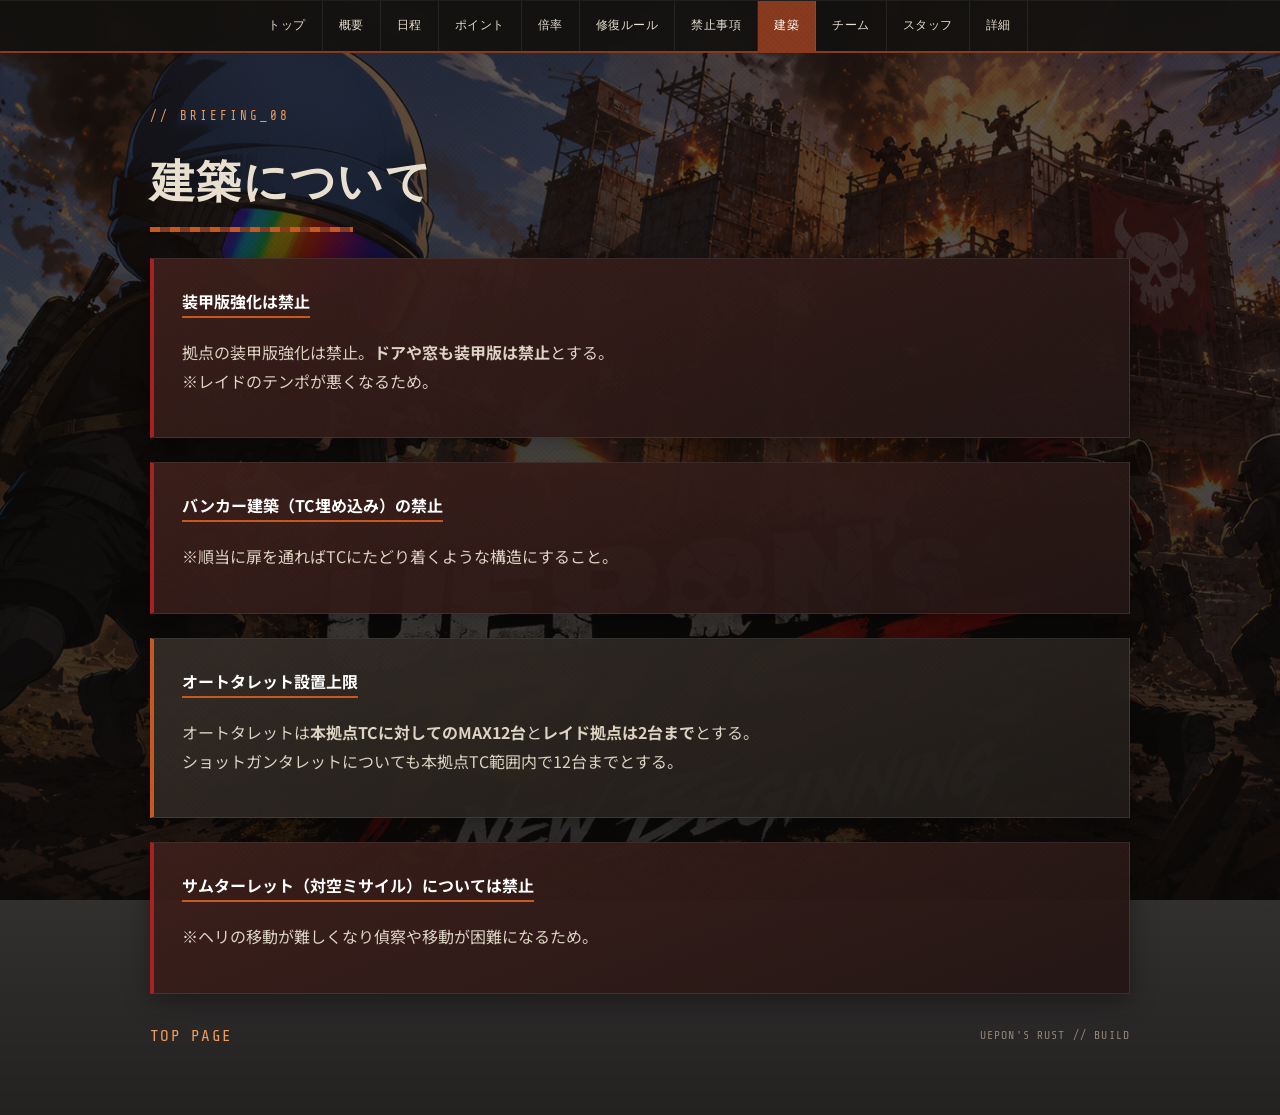
==== build.html @ 8f2f5d47 "Add Rust event site pages and assets" ====
<!DOCTYPE html>
<html lang="ja">
<head>
  <meta charset="UTF-8">
  <meta name="viewport" content="width=device-width, initial-scale=1.0">
  <title>建築 | UEPON'S RUST</title>
  <link rel="stylesheet" href="styles.css">
</head>
<body>
  <nav class="site-nav" aria-label="ページナビゲーション">
    <button class="nav-toggle" type="button" aria-expanded="false" aria-controls="site-nav-links" aria-label="メニューを開く">
      <span></span><span></span><span></span>
    </button>
    <div class="nav-links" id="site-nav-links">
      <a href="index.html">トップ</a>
      <a href="overview.html">概要</a>
      <a href="schedule.html">日程</a>
      <a href="points.html">ポイント</a>
      <a href="items.html">倍率</a>
      <a href="repair.html">修復ルール</a>
      <a href="rules.html">禁止事項</a>
      <a href="build.html" aria-current="page">建築</a>
      <a href="teams.html">チーム</a>
      <a href="staff.html">スタッフ</a>
      <a href="detail.html">詳細</a>
    </div>
  </nav>
  <main class="content-wrap">
    <header class="page-head">
      <p class="page-tag">// BRIEFING_08</p>
      <h1 class="page-title wave-text">建築について</h1>
    </header>
    <section class="card prohibit">
      <span class="rule-strong">装甲版強化は禁止</span>
      <p class="body-text">拠点の装甲版強化は禁止。<strong>ドアや窓も装甲版は禁止</strong>とする。<br>※レイドのテンポが悪くなるため。</p>
    </section>
    <section class="card prohibit">
      <span class="rule-strong">バンカー建築（TC埋め込み）の禁止</span>
      <p class="body-text">※順当に扉を通ればTCにたどり着くような構造にすること。</p>
    </section>
    <section class="card">
      <span class="rule-strong">オートタレット設置上限</span>
      <p class="body-text">オートタレットは<strong>本拠点TCに対してのMAX12台</strong>と<strong>レイド拠点は2台まで</strong>とする。<br>ショットガンタレットについても本拠点TC範囲内で12台までとする。</p>
    </section>
    <section class="card prohibit">
      <span class="rule-strong">サムターレット（対空ミサイル）については禁止</span>
      <p class="body-text">※ヘリの移動が難しくなり偵察や移動が困難になるため。</p>
    </section>
    <footer class="page-footer">
      <a class="back-link" href="index.html">TOP PAGE</a>
      <span class="footer-note">UEPON'S RUST // BUILD</span>
    </footer>
  </main>
  <script src="site.js"></script>
</body>
</html>
---- styles.css ----
@import url('https://fonts.googleapis.com/css2?family=Oswald:wght@400;500;600;700&family=Bebas+Neue&family=Share+Tech+Mono&family=Noto+Sans+JP:wght@400;500;700;900&display=swap');

:root{
  --rust-1:#8a3a1f;
  --rust-2:#c9591f;
  --rust-3:#f09b59;
  --iron:#26211d;
  --iron-deep:#171311;
  --plate:#342d27;
  --bone:#e9e0d0;
  --ash:#bfb4a1;
  --blood:#a82222;
  --warn:#ddb22f;
  --olive:#4b5638;
  --blue:#29495b;
}

*{box-sizing:border-box;margin:0;padding:0;}
html{scroll-behavior:smooth;}
body{
  min-height:100vh;
  font-family:'Noto Sans JP',sans-serif;
  line-height:1.8;
  color:var(--bone);
  overflow-x:hidden;
  background:
    linear-gradient(180deg, rgba(12,10,9,.62), rgba(12,10,9,.9)),
    radial-gradient(circle at 15% 0%, rgba(201,89,31,.18), transparent 36%),
    radial-gradient(circle at 82% 24%, rgba(168,34,34,.16), transparent 32%),
    url("images/content.png") center/cover fixed no-repeat;
}

body::before{
  content:"";
  position:fixed;
  inset:0;
  pointer-events:none;
  opacity:.05;
  z-index:1000;
  background-image:
    repeating-linear-gradient(45deg, #000 0 1px, transparent 1px 4px),
    repeating-linear-gradient(-45deg, #000 0 1px, transparent 1px 4px);
  mix-blend-mode:overlay;
}

.page-shell{
  position:relative;
  z-index:1;
}

.hero{
  min-height:48vh;
  display:flex;
  align-items:center;
  justify-content:center;
  padding:72px 20px 32px;
  text-align:center;
}

.hero-compact{
  min-height:100vh;
  padding-bottom:140px;
}

.hero-inner{
  width:min(960px, 100%);
  padding:32px 24px;
  background:rgba(18,15,13,.45);
  border:1px solid rgba(255,255,255,.08);
  box-shadow:0 12px 40px rgba(0,0,0,.35);
  backdrop-filter:blur(4px);
}

.hero-eyebrow,
.page-tag,
.meta-label,
.site-nav a,
.back-link,
.footer-note{
  font-family:'Share Tech Mono',monospace;
}

.hero-eyebrow{
  margin-bottom:18px;
  color:var(--rust-3);
  letter-spacing:.35em;
  font-size:.78rem;
  text-transform:uppercase;
}

.hero-logo{
  display:block;
  width:min(88%, 680px);
  margin:0 auto 18px;
  filter:drop-shadow(0 14px 32px rgba(0,0,0,.58));
}

.hero-title{
  font-family:'Bebas Neue',sans-serif;
  font-size:clamp(3.4rem, 10vw, 7.4rem);
  line-height:.95;
  letter-spacing:.05em;
  color:#fff7eb;
  text-shadow:0 12px 30px rgba(0,0,0,.55);
}

.hero-title span{
  display:block;
  margin-top:18px;
  color:var(--rust-3);
  font-size:clamp(1.4rem, 3vw, 2.6rem);
  letter-spacing:.18em;
}

.site-nav{
  position:sticky;
  top:0;
  z-index:500;
  background:rgba(20,17,15,.94);
  border-top:1px solid rgba(255,255,255,.06);
  border-bottom:2px solid var(--rust-1);
  backdrop-filter:blur(10px);
}

.nav-links{
  display:flex;
  justify-content:center;
  flex-wrap:wrap;
  gap:0;
}

.site-nav a{
  display:block;
  padding:14px 16px;
  color:var(--bone);
  text-decoration:none;
  font-size:.76rem;
  letter-spacing:.04em;
  border-right:1px solid rgba(255,255,255,.08);
  transition:background .2s ease,color .2s ease;
}

.site-nav a:hover,
.site-nav a[aria-current="page"]{
  background:var(--rust-1);
  color:#fff;
}

.nav-toggle{
  display:none;
  width:56px;
  height:56px;
  margin-left:auto;
  border:0;
  background:transparent;
  color:var(--bone);
  cursor:pointer;
}

.nav-toggle span{
  display:block;
  width:24px;
  height:2px;
  margin:5px auto;
  background:currentColor;
  transition:transform .2s ease, opacity .2s ease;
}

.site-nav.is-open .nav-toggle span:nth-child(1){
  transform:translateY(7px) rotate(45deg);
}

.site-nav.is-open .nav-toggle span:nth-child(2){
  opacity:0;
}

.site-nav.is-open .nav-toggle span:nth-child(3){
  transform:translateY(-7px) rotate(-45deg);
}

.content-wrap{
  width:min(980px, calc(100% - 32px));
  margin:0 auto;
  padding:52px 0 64px;
}

.page-head{
  margin-bottom:26px;
}

.page-tag{
  margin-bottom:10px;
  color:var(--rust-3);
  letter-spacing:.24em;
  font-size:.78rem;
}

.page-title{
  display:inline-block;
  position:relative;
  padding-bottom:14px;
  font-family:'Oswald',sans-serif;
  font-size:clamp(2rem,4vw,2.8rem);
  text-transform:uppercase;
  letter-spacing:.03em;
}

.page-title::after{
  content:"";
  position:absolute;
  left:0;
  bottom:0;
  width:72%;
  height:5px;
  background:repeating-linear-gradient(90deg, var(--rust-2) 0 10px, var(--rust-1) 10px 20px);
}

.text-with-image{
  display:flex;
  gap:20px;
  align-items:stretch;
}

.text-with-image > div{
  flex:1 1 auto;
  min-width:0;
}

.text-with-image-img{
  flex:0 0 340px;
  width:340px;
  height:100%;
  object-fit:cover;
  border-radius:6px;
  border:1px solid rgba(255,255,255,.15);
  box-shadow:0 10px 26px rgba(0,0,0,.5);
}

.card{
  position:relative;
  margin-bottom:24px;
  padding:28px;
  background:linear-gradient(160deg, rgba(52,45,39,.96) 0%, rgba(31,27,24,.96) 100%);
  border:1px solid rgba(255,255,255,.08);
  border-left:4px solid var(--rust-2);
  box-shadow:0 8px 24px rgba(0,0,0,.36);
}

.card.prohibit{
  border-left-color:var(--blood);
  background:linear-gradient(160deg, rgba(61,31,27,.95) 0%, rgba(34,22,20,.95) 100%);
}

.lead{
  margin-bottom:10px;
  font-size:1.04rem;
}

.body-text{
  margin:10px 0 14px;
  color:#ddd4c4;
}

.event-name{
  margin-bottom:16px;
  font-family:'Bebas Neue',sans-serif;
  font-size:clamp(2rem, 5vw, 3.4rem);
  letter-spacing:.04em;
  color:#fff7eb;
  text-shadow:0 10px 26px rgba(0,0,0,.55);
}

.event-name span{
  display:inline-block;
  margin-left:.3em;
  color:var(--rust-3);
}

.site-walker{
  position:fixed;
  bottom:10px;
  left:-90px;
  width:64px;
  height:64px;
  object-fit:cover;
  border-radius:10px;
  border:2px solid var(--rust-2);
  box-shadow:0 8px 20px rgba(0,0,0,.55);
  z-index:400;
  pointer-events:none;
  animation:walk-across 16s linear infinite, walk-bounce .45s ease-in-out infinite;
}

@keyframes walk-across{
  from{ left:-90px; }
  to{ left:calc(100% + 90px); }
}

@keyframes walk-bounce{
  0%,100%{ transform:translateY(0); }
  50%{ transform:translateY(-8px); }
}

.event-name .wave-char,
.wave-text .wave-char{
  display:inline-block;
  animation:wave-float 2.4s ease-in-out infinite, wave-glow 2.4s ease-in-out infinite;
}

@keyframes wave-float{
  0%,100%{ transform:translateY(0); }
  50%{ transform:translateY(-10px); }
}

@keyframes wave-glow{
  0%,100%{ text-shadow:0 10px 26px rgba(0,0,0,.55), 0 0 6px rgba(255,247,235,.2); }
  50%{ text-shadow:0 10px 26px rgba(0,0,0,.55), 0 0 16px rgba(240,155,89,.95), 0 0 32px rgba(201,89,31,.7); }
}

.overview-lead{
  font-family:'Oswald',sans-serif;
  font-size:clamp(1.6rem, 3.2vw, 2.5rem);
  font-weight:600;
  line-height:1.35;
  letter-spacing:.02em;
  color:#fff7eb;
  text-shadow:0 8px 22px rgba(0,0,0,.5);
}

.overview-body{
  font-size:clamp(1.05rem, 1.6vw, 1.3rem);
  line-height:1.9;
  color:#f0e9dc;
}

.overview-body strong{
  color:#fff;
  font-size:1.1em;
  text-shadow:0 0 14px rgba(168,34,34,.6);
}

.wavy-underline{
  text-decoration:underline wavy;
  text-decoration-color:var(--warn);
  text-decoration-thickness:2px;
  text-underline-offset:3px;
}

.highlight{
  position:relative;
  color:var(--rust-3);
  background:linear-gradient(180deg, transparent 62%, rgba(201,89,31,.35) 62%);
  padding:0 .1em;
}

.rule-strong{
  display:inline-block;
  margin-bottom:10px;
  font-weight:700;
  color:#fff;
  border-bottom:2px solid var(--rust-2);
}

.callout,
.callout-blue{
  margin-top:16px;
  padding:16px 18px;
}

.image-row{
  display:flex;
  gap:16px;
  margin-top:20px;
}

.image-row img{
  width:50%;
  border-radius:4px;
  border:1px solid rgba(255,255,255,.08);
}

@media (max-width:640px){
  .image-row{
    flex-direction:column;
  }

  .image-row img{
    width:100%;
  }
}

.callout{
  background:#d5c26b;
  color:#241f13;
  border:2px dashed #867726;
  font-weight:700;
}

.callout-blue{
  background:var(--blue);
  color:#e1f3fb;
  border-left:4px solid #5dc8e9;
}

.callout-blue h3{
  margin-bottom:6px;
  font-family:'Oswald',sans-serif;
  color:#8fe3ff;
  letter-spacing:.04em;
}

.timeline-day{margin-bottom:22px;}
.day-label{
  display:flex;
  align-items:center;
  gap:10px;
  margin-bottom:6px;
  color:var(--rust-3);
  font-family:'Bebas Neue',sans-serif;
  font-size:1.5rem;
  letter-spacing:.08em;
}

.day-label::before{
  content:"";
  width:26px;
  height:2px;
  background:var(--rust-2);
}

.bar{
  display:flex;
  overflow:hidden;
  height:46px;
  border:1px solid rgba(255,255,255,.14);
  font-family:'Share Tech Mono',monospace;
  font-size:.78rem;
}

.bar span{
  display:flex;
  align-items:center;
  justify-content:center;
  padding:0 6px;
  color:#fff;
  white-space:nowrap;
  border-right:1px solid rgba(0,0,0,.35);
}

.prep{background:#59693f;flex:0 0 12%;}
.pvp{background:linear-gradient(90deg, var(--rust-1), var(--rust-2));flex:1;}
.end{background:var(--blood);flex:0 0 14%;}

.time-marks{
  position:relative;
  height:16px;
  margin-top:6px;
  color:#9f9687;
  font-size:.72rem;
  font-family:'Share Tech Mono',monospace;
}

.time-marks span{
  position:absolute;
  top:0;
}

.time-marks .mark-start{left:0;}
.time-marks .mark-end{right:0;}
.time-marks .mark-mid{transform:translateX(-50%);}

.point-table{
  display:grid;
  grid-template-columns:1fr 1fr;
  gap:2px;
  margin:18px 0;
  border:2px solid var(--rust-1);
  background:var(--rust-1);
}

.point-table > div{
  padding:18px 12px;
  text-align:center;
  background:var(--iron);
  font-family:'Oswald',sans-serif;
}

.point-table .head{background:var(--rust-1);}
.point-table .full{grid-column:1 / 3;background:var(--olive);}

.num{
  display:block;
  margin-top:4px;
  color:var(--rust-3);
  font-size:1.4rem;
  font-family:'Share Tech Mono',monospace;
}

.mult-grid{
  display:grid;
  grid-template-columns:1fr auto;
  gap:10px 20px;
}

.mult-row-divider{
  grid-column:1 / 3;
  height:1px;
  background:rgba(255,255,255,.08);
}

.item-x{
  color:var(--rust-3);
  font-family:'Bebas Neue',sans-serif;
  font-size:1.7rem;
}

.flow{
  display:flex;
  flex-wrap:wrap;
  align-items:center;
  justify-content:center;
  gap:14px;
  margin:22px 0;
}

.node{
  min-width:132px;
  padding:14px 20px;
  text-align:center;
  border-radius:4px;
  font-family:'Oswald',sans-serif;
  font-weight:600;
}

.green{background:var(--olive);color:#edf3dd;}
.blue{background:var(--blue);color:#ddf5ff;}
.yellow{background:#d5c26b;color:#241f13;}
.arrow{color:var(--rust-3);font-family:'Share Tech Mono',monospace;}

.warn-band{
  height:10px;
  margin-bottom:18px;
  background:repeating-linear-gradient(45deg, var(--warn) 0 16px, #171412 16px 32px);
  opacity:.88;
}

.team-grid{
  display:grid;
  grid-template-columns:1fr 1fr;
  gap:20px;
  margin-top:16px;
}

.team-card{
  background:rgba(23,19,17,.88);
  border:1px solid rgba(255,255,255,.08);
  padding:18px;
}

.team-card h3{
  margin-bottom:10px;
  padding-bottom:8px;
  border-bottom:1px solid rgba(255,255,255,.1);
  color:var(--rust-3);
  font-family:'Oswald',sans-serif;
}

.team-card ul,
.team-card ol{
  padding-left:20px;
  color:#ddd4c4;
}

.staff-grid{
  display:grid;
  grid-template-columns:repeat(auto-fill, minmax(220px, 1fr));
  gap:20px;
}

.staff-card{
  display:flex;
  flex-direction:column;
  align-items:center;
  text-align:center;
  background:rgba(23,19,17,.88);
  border:1px solid rgba(255,255,255,.08);
  padding:24px 18px;
}

.staff-icon{
  width:96px;
  height:96px;
  object-fit:cover;
  border-radius:50%;
  border:2px solid var(--rust-2);
  box-shadow:0 8px 20px rgba(0,0,0,.5);
  margin-bottom:14px;
}

.staff-name{
  font-family:'Oswald',sans-serif;
  font-size:1.2rem;
  margin-bottom:4px;
}

.staff-role{
  color:#ddd4c4;
  font-size:.88rem;
  margin-bottom:14px;
}

.staff-contact-pending{
  color:#8f8578;
  font-size:.8rem;
  font-style:italic;
}

.staff-links{
  display:flex;
  flex-wrap:wrap;
  gap:10px;
  justify-content:center;
}

.staff-link{
  display:inline-flex;
  align-items:center;
  justify-content:center;
  padding:8px 16px;
  border-radius:20px;
  background:#111;
  color:#fff;
  font-family:'Oswald',sans-serif;
  font-weight:600;
  font-size:.82rem;
  letter-spacing:.03em;
  text-decoration:none;
  transition:background .2s ease, transform .2s ease;
}

.staff-link:hover{
  background:var(--rust-1);
  transform:translateY(-2px);
}

.data-list .row{
  display:grid;
  grid-template-columns:180px 1fr;
  gap:16px;
  padding:12px 0;
  border-bottom:1px dashed rgba(255,255,255,.12);
}

.data-list .row:last-child{border-bottom:none;}

.meta-label{
  color:var(--rust-3);
  font-size:.84rem;
}

.chip-row{
  display:flex;
  flex-wrap:wrap;
  gap:10px;
  margin-top:8px;
}

.chip{
  display:inline-block;
  padding:6px 12px;
  color:var(--rust-3);
  background:rgba(138,58,31,.12);
  border:1px solid var(--rust-2);
  font-family:'Share Tech Mono',monospace;
  font-size:.8rem;
}

.page-footer{
  display:flex;
  justify-content:space-between;
  gap:16px;
  align-items:center;
  margin-top:28px;
}

.back-link{
  display:inline-block;
  color:var(--rust-3);
  text-decoration:none;
  letter-spacing:.08em;
  transition:color .25s ease, transform .25s ease, letter-spacing .25s ease, text-shadow .25s ease;
}

.back-link:hover,
.back-link:focus-visible{
  color:#fff7eb;
  transform:translateX(-6px);
  letter-spacing:.16em;
  text-shadow:0 0 12px rgba(240,155,89,.85);
}

.footer-note{
  color:#8f8578;
  font-size:.72rem;
  letter-spacing:.1em;
}

@media (max-width: 720px){
  .hero{
    padding:52px 14px 18px;
  }

  .hero-compact{
    padding-bottom:110px;
  }

  .hero-inner,
  .card{
    padding:22px 18px;
  }

  .text-with-image{
    flex-direction:column;
  }

  .text-with-image-img{
    flex-basis:auto;
    width:100%;
  }

  .site-nav{
    padding:0;
  }

  .nav-toggle{
    display:block;
  }

  .nav-links{
    display:none;
  }

  .site-nav.is-open .nav-links{
    display:block;
  }

  .site-nav a{
    border-right:none;
    border-top:1px solid rgba(255,255,255,.08);
  }

  .content-wrap{
    width:min(980px, calc(100% - 24px));
    padding-top:34px;
  }

  .point-table,
  .team-grid,
  .data-list .row{
    grid-template-columns:1fr;
  }

  .point-table .full{
    grid-column:auto;
  }

  .page-footer{
    flex-direction:column;
    align-items:flex-start;
  }
}
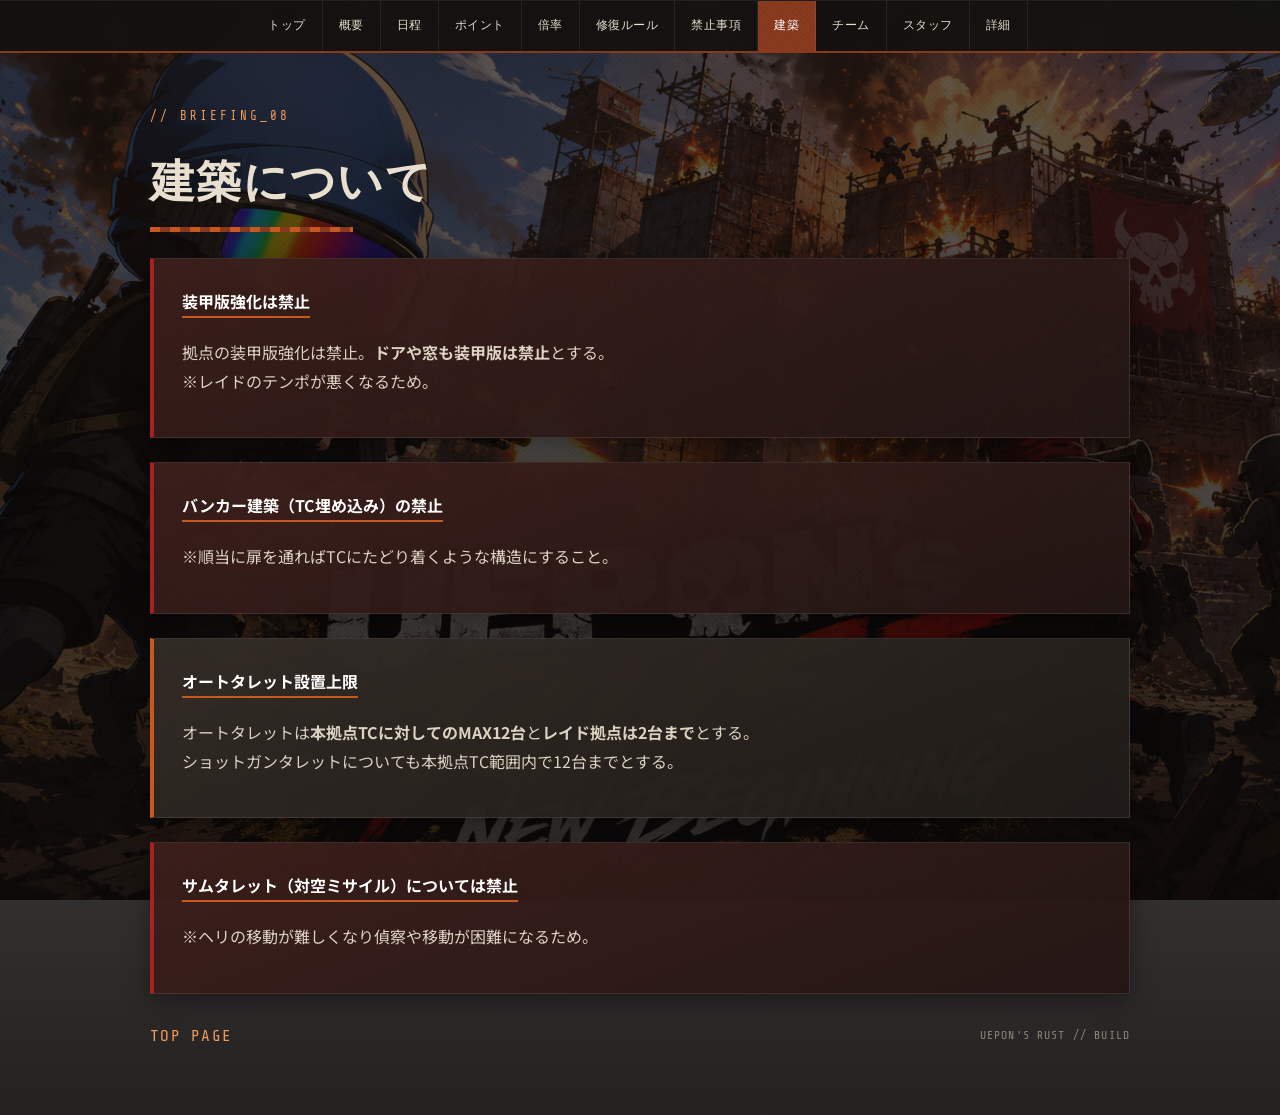
==== commit f227077b: "Adjust mobile timeline labels and Sam turret spelling" ====
--- a/build.html
+++ b/build.html
@@ -43,7 +43,7 @@
       <p class="body-text">オートタレットは<strong>本拠点TCに対してのMAX12台</strong>と<strong>レイド拠点は2台まで</strong>とする。<br>ショットガンタレットについても本拠点TC範囲内で12台までとする。</p>
     </section>
     <section class="card prohibit">
-      <span class="rule-strong">サムターレット（対空ミサイル）については禁止</span>
+      <span class="rule-strong">サムタレット（対空ミサイル）については禁止</span>
       <p class="body-text">※ヘリの移動が難しくなり偵察や移動が困難になるため。</p>
     </section>
     <footer class="page-footer">
--- a/styles.css
+++ b/styles.css
@@ -728,6 +728,15 @@
     width:100%;
   }
 
+  .time-marks{
+    height:34px;
+    font-size:.64rem;
+  }
+
+  .time-marks .mark-mid{
+    top:18px;
+  }
+
   .site-nav{
     padding:0;
   }
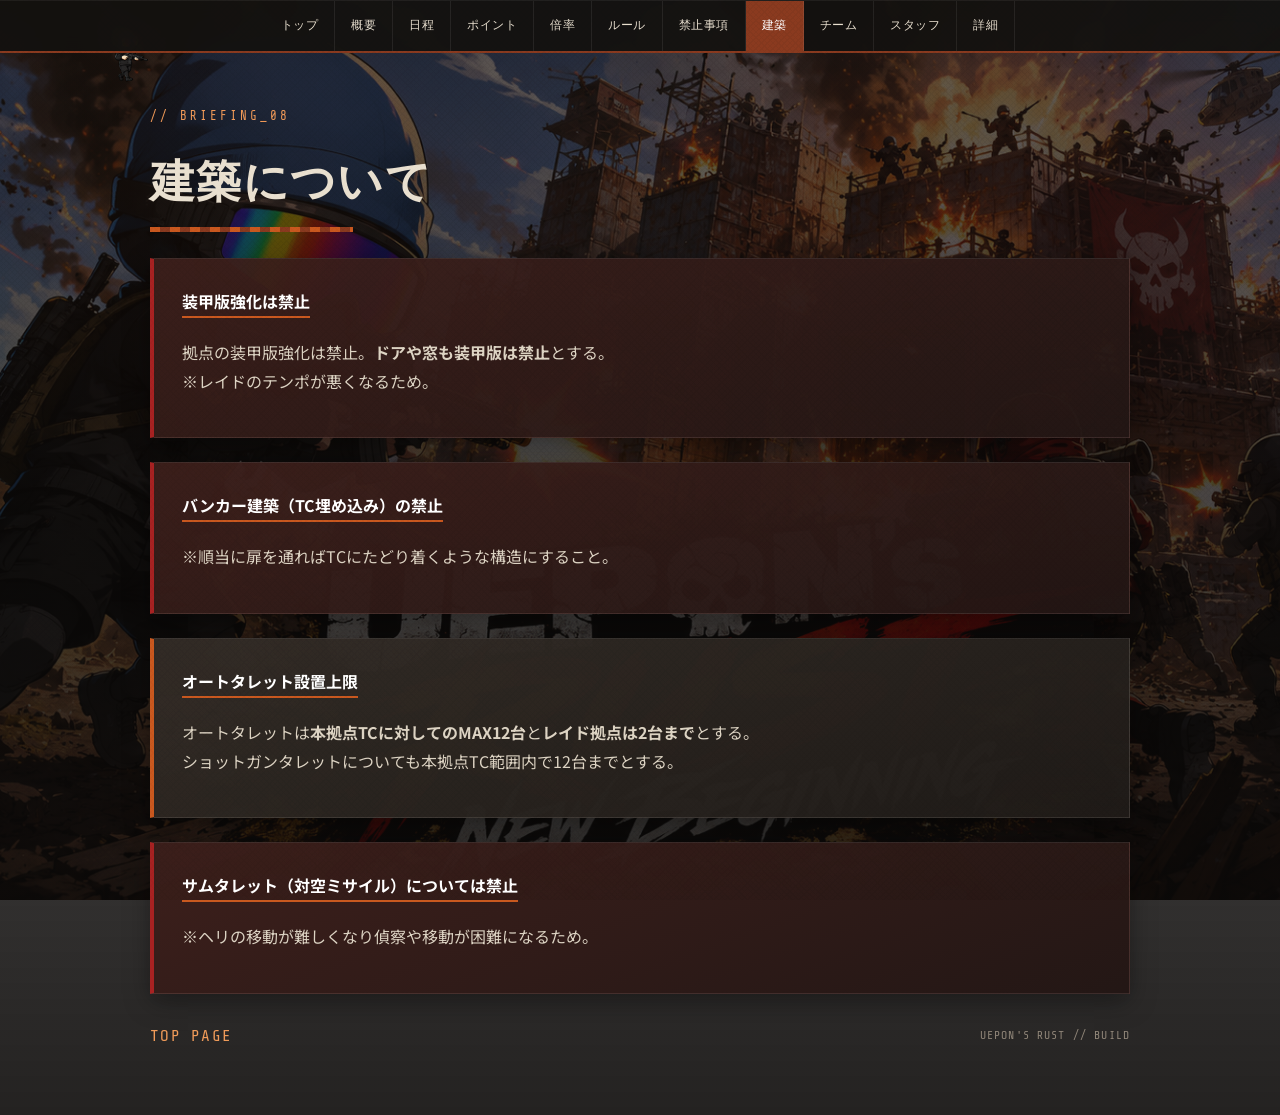
==== commit 6feaa9fd: "Update event schedule and staff information" ====
--- a/build.html
+++ b/build.html
@@ -17,7 +17,7 @@
       <a href="schedule.html">日程</a>
       <a href="points.html">ポイント</a>
       <a href="items.html">倍率</a>
-      <a href="repair.html">修復ルール</a>
+      <a href="repair.html">ルール</a>
       <a href="rules.html">禁止事項</a>
       <a href="build.html" aria-current="page">建築</a>
       <a href="teams.html">チーム</a>
--- a/styles.css
+++ b/styles.css
@@ -278,27 +278,15 @@
 
 .site-walker{
   position:fixed;
-  bottom:10px;
-  left:-90px;
-  width:64px;
-  height:64px;
-  object-fit:cover;
-  border-radius:10px;
-  border:2px solid var(--rust-2);
-  box-shadow:0 8px 20px rgba(0,0,0,.55);
+  left:0;
+  top:0;
+  width:60px;
+  height:65px;
+  object-fit:contain;
   z-index:400;
   pointer-events:none;
-  animation:walk-across 16s linear infinite, walk-bounce .45s ease-in-out infinite;
-}
-
-@keyframes walk-across{
-  from{ left:-90px; }
-  to{ left:calc(100% + 90px); }
-}
-
-@keyframes walk-bounce{
-  0%,100%{ transform:translateY(0); }
-  50%{ transform:translateY(-8px); }
+  user-select:none;
+  will-change:transform;
 }
 
 .event-name .wave-char,
@@ -597,6 +585,16 @@
   margin-bottom:14px;
 }
 
+.staff-icon-placeholder{
+  display:flex;
+  align-items:center;
+  justify-content:center;
+  background:linear-gradient(135deg, var(--rust-1), var(--rust-2));
+  color:#fff;
+  font-family:'Bebas Neue',sans-serif;
+  font-size:2.2rem;
+}
+
 .staff-name{
   font-family:'Oswald',sans-serif;
   font-size:1.2rem;
@@ -607,6 +605,7 @@
   color:#ddd4c4;
   font-size:.88rem;
   margin-bottom:14px;
+  flex:1;
 }
 
 .staff-contact-pending{
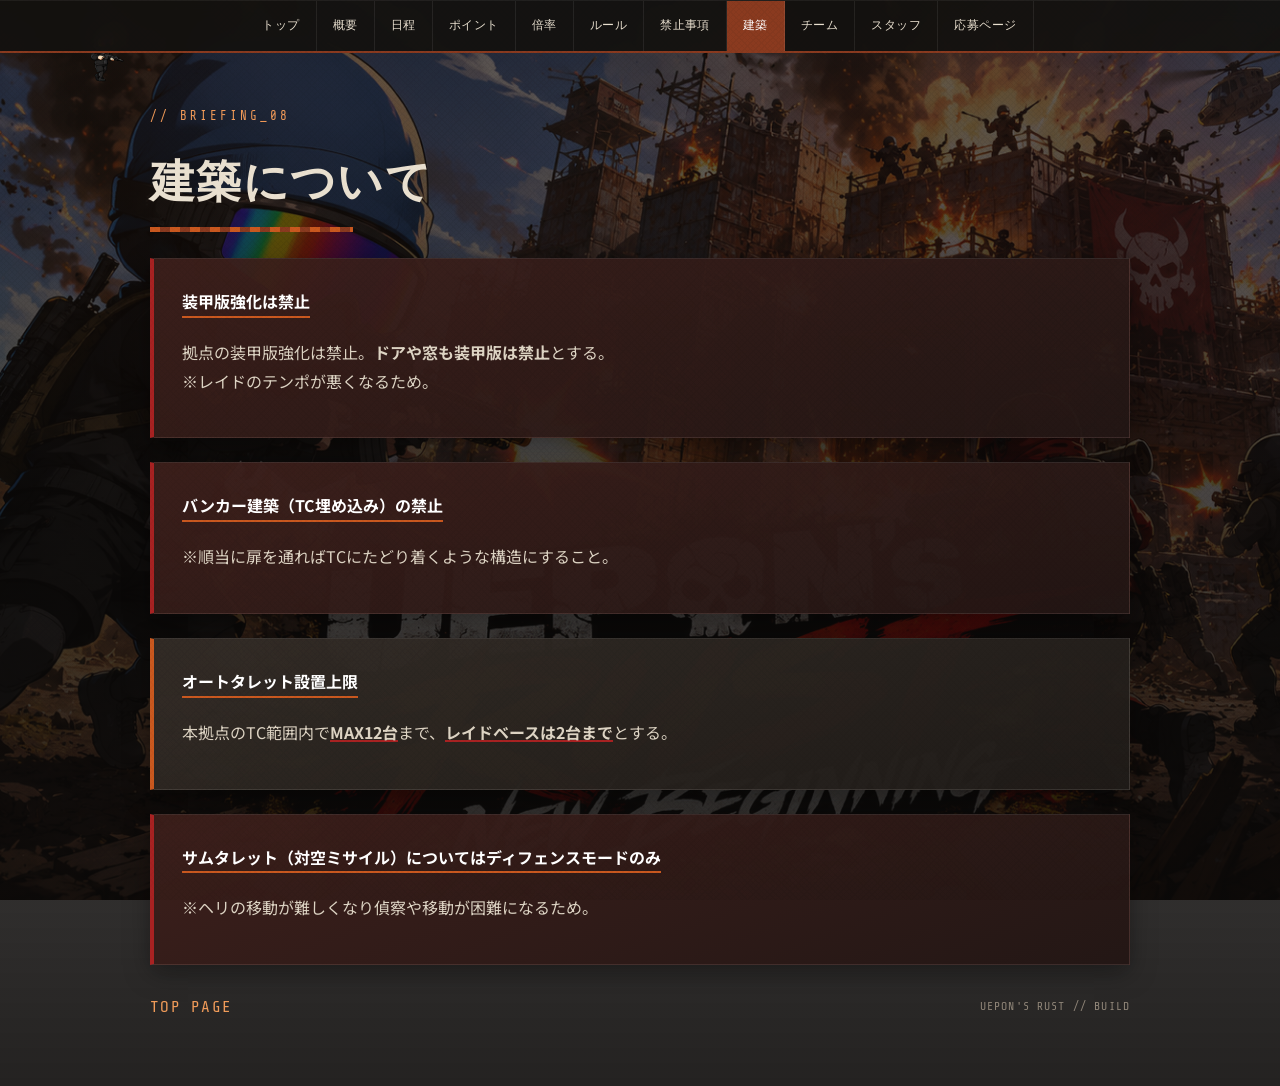
==== commit 24f0ec54: "Update event pages and team guide content" ====
--- a/build.html
+++ b/build.html
@@ -22,7 +22,7 @@
       <a href="build.html" aria-current="page">建築</a>
       <a href="teams.html">チーム</a>
       <a href="staff.html">スタッフ</a>
-      <a href="detail.html">詳細</a>
+      <a href="detail.html">応募ページ</a>
     </div>
   </nav>
   <main class="content-wrap">
@@ -40,10 +40,10 @@
     </section>
     <section class="card">
       <span class="rule-strong">オートタレット設置上限</span>
-      <p class="body-text">オートタレットは<strong>本拠点TCに対してのMAX12台</strong>と<strong>レイド拠点は2台まで</strong>とする。<br>ショットガンタレットについても本拠点TC範囲内で12台までとする。</p>
+      <p class="body-text">本拠点のTC範囲内で<strong style="text-decoration:underline;text-decoration-color:var(--blood);text-decoration-thickness:2px;">MAX12台</strong>まで、<strong style="text-decoration:underline;text-decoration-color:var(--blood);text-decoration-thickness:2px;">レイドベースは2台まで</strong>とする。</p>
     </section>
     <section class="card prohibit">
-      <span class="rule-strong">サムタレット（対空ミサイル）については禁止</span>
+      <span class="rule-strong">サムタレット（対空ミサイル）についてはディフェンスモードのみ</span>
       <p class="body-text">※ヘリの移動が難しくなり偵察や移動が困難になるため。</p>
     </section>
     <footer class="page-footer">
--- a/styles.css
+++ b/styles.css
@@ -475,6 +475,7 @@
 
 .point-table .head{background:var(--rust-1);}
 .point-table .full{grid-column:1 / 3;background:var(--olive);}
+.point-table .full.blood{background:var(--blood);}
 
 .num{
   display:block;
@@ -736,6 +737,19 @@
     top:18px;
   }
 
+  .bar{
+    height:auto;
+    min-height:46px;
+  }
+
+  .bar span{
+    white-space:normal;
+    min-width:0;
+    font-size:.66rem;
+    line-height:1.25;
+    padding:6px 4px;
+  }
+
   .site-nav{
     padding:0;
   }
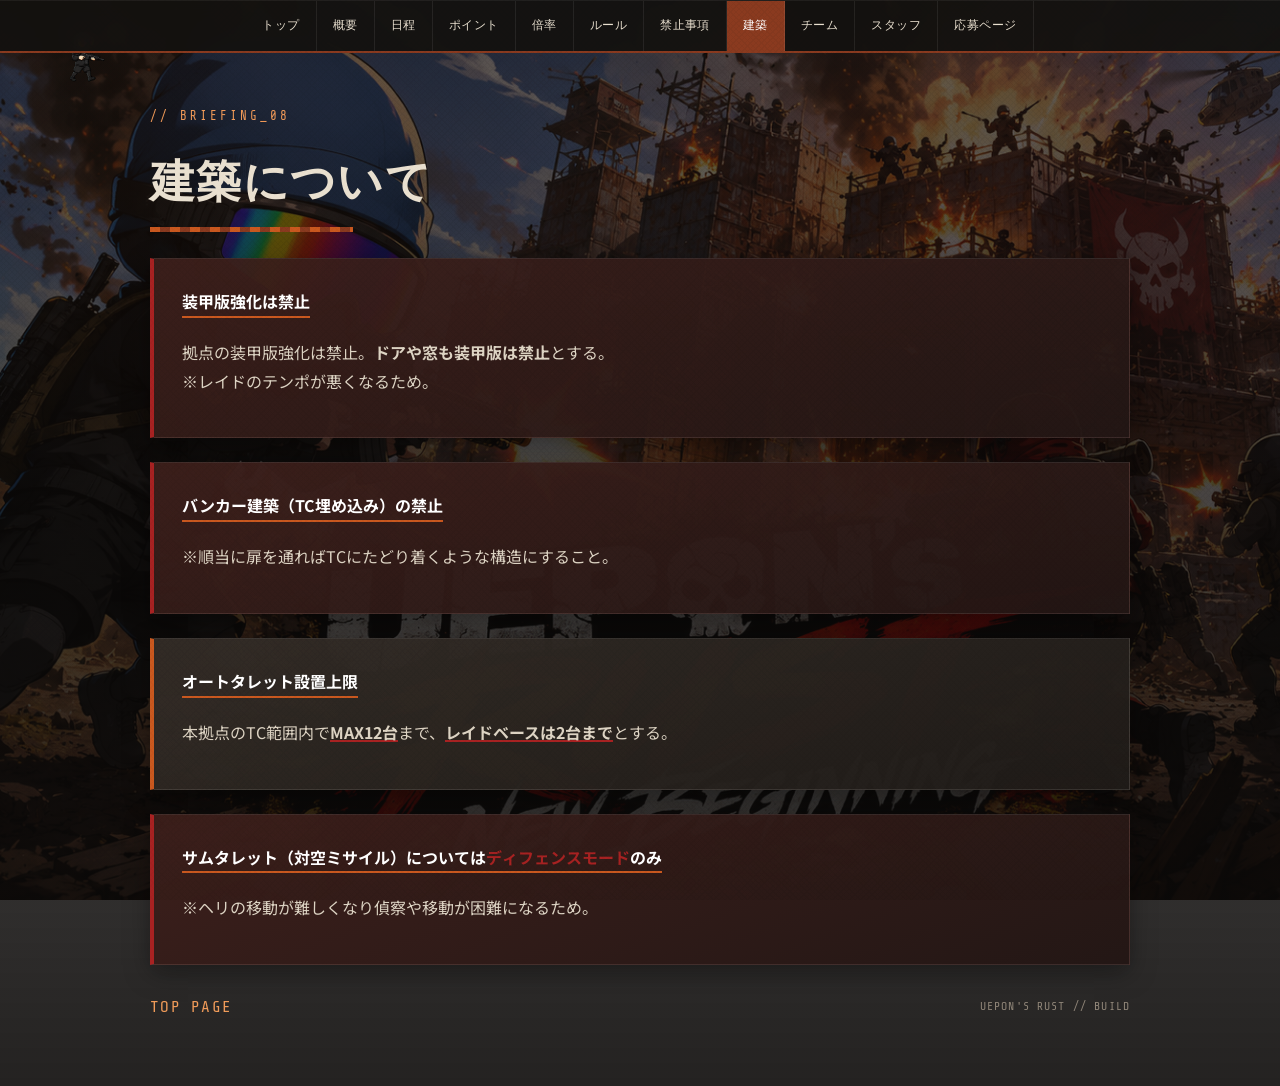
==== commit a9a51b52: "Refine build highlight and trim team contact section" ====
--- a/build.html
+++ b/build.html
@@ -43,7 +43,7 @@
       <p class="body-text">本拠点のTC範囲内で<strong style="text-decoration:underline;text-decoration-color:var(--blood);text-decoration-thickness:2px;">MAX12台</strong>まで、<strong style="text-decoration:underline;text-decoration-color:var(--blood);text-decoration-thickness:2px;">レイドベースは2台まで</strong>とする。</p>
     </section>
     <section class="card prohibit">
-      <span class="rule-strong">サムタレット（対空ミサイル）についてはディフェンスモードのみ</span>
+      <span class="rule-strong">サムタレット（対空ミサイル）については<span class="wave-text neon-red">ディフェンスモード</span>のみ</span>
       <p class="body-text">※ヘリの移動が難しくなり偵察や移動が困難になるため。</p>
     </section>
     <footer class="page-footer">
--- a/styles.css
+++ b/styles.css
@@ -303,6 +303,16 @@
 @keyframes wave-glow{
   0%,100%{ text-shadow:0 10px 26px rgba(0,0,0,.55), 0 0 6px rgba(255,247,235,.2); }
   50%{ text-shadow:0 10px 26px rgba(0,0,0,.55), 0 0 16px rgba(240,155,89,.95), 0 0 32px rgba(201,89,31,.7); }
+}
+
+.neon-red.wave-text .wave-char{
+  color:var(--blood);
+  animation:wave-float 2.4s ease-in-out infinite, wave-glow-red 2.4s ease-in-out infinite;
+}
+
+@keyframes wave-glow-red{
+  0%,100%{ text-shadow:0 0 6px rgba(168,34,34,.4); }
+  50%{ text-shadow:0 0 16px rgba(255,59,59,1), 0 0 32px rgba(168,34,34,.9), 0 0 48px rgba(255,59,59,.6); }
 }
 
 .overview-lead{
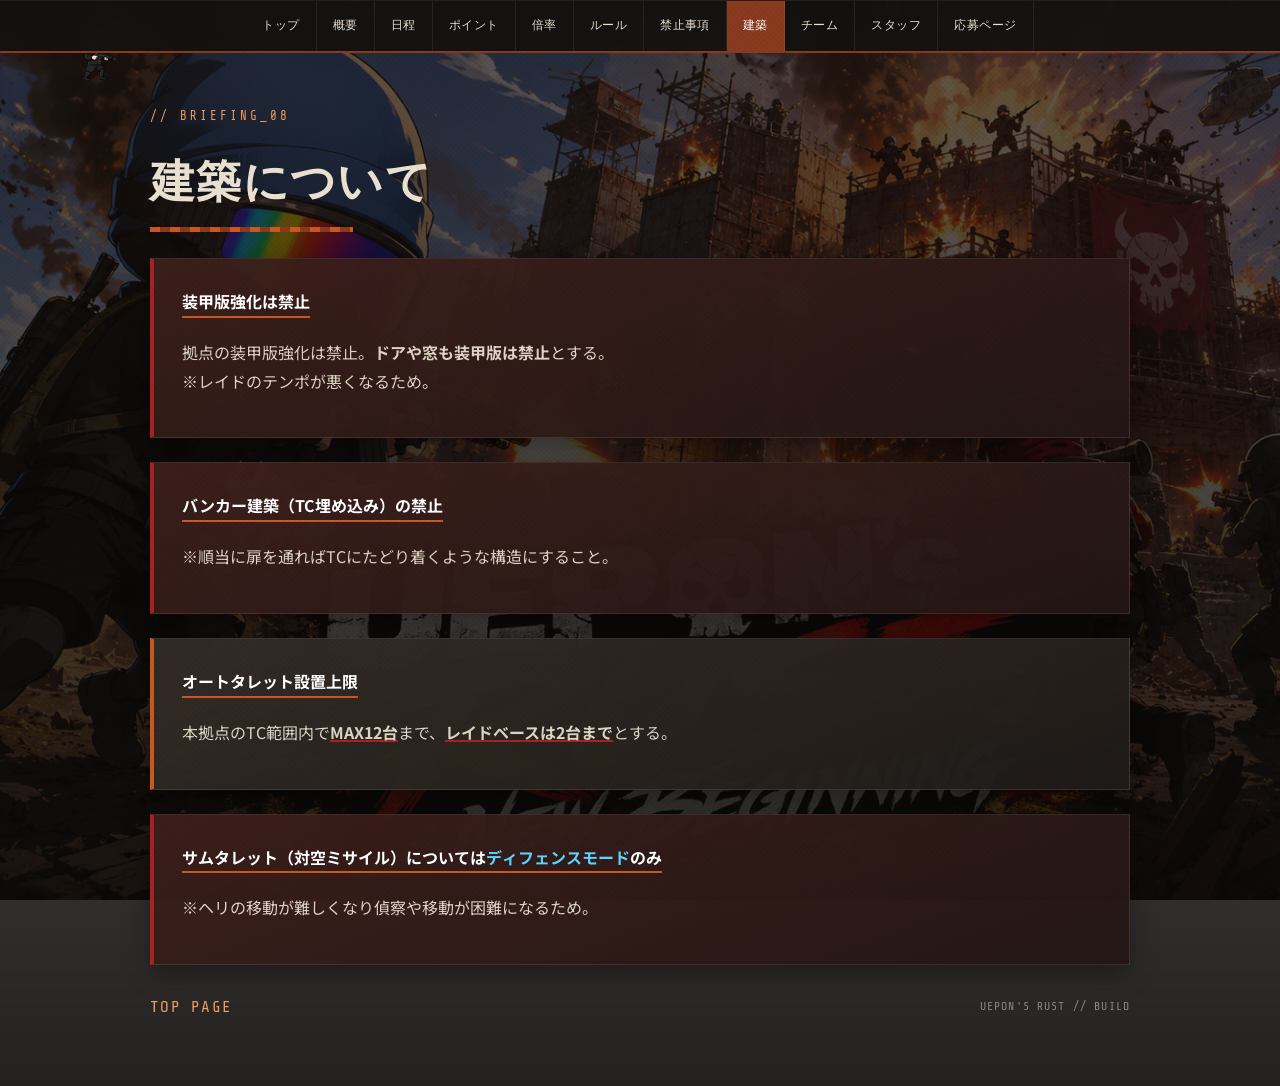
==== commit e35655eb: "Switch defense mode highlight to blue" ====
--- a/build.html
+++ b/build.html
@@ -43,7 +43,7 @@
       <p class="body-text">本拠点のTC範囲内で<strong style="text-decoration:underline;text-decoration-color:var(--blood);text-decoration-thickness:2px;">MAX12台</strong>まで、<strong style="text-decoration:underline;text-decoration-color:var(--blood);text-decoration-thickness:2px;">レイドベースは2台まで</strong>とする。</p>
     </section>
     <section class="card prohibit">
-      <span class="rule-strong">サムタレット（対空ミサイル）については<span class="wave-text neon-red">ディフェンスモード</span>のみ</span>
+      <span class="rule-strong">サムタレット（対空ミサイル）については<span class="wave-text neon-blue">ディフェンスモード</span>のみ</span>
       <p class="body-text">※ヘリの移動が難しくなり偵察や移動が困難になるため。</p>
     </section>
     <footer class="page-footer">
--- a/styles.css
+++ b/styles.css
@@ -305,14 +305,14 @@
   50%{ text-shadow:0 10px 26px rgba(0,0,0,.55), 0 0 16px rgba(240,155,89,.95), 0 0 32px rgba(201,89,31,.7); }
 }
 
-.neon-red.wave-text .wave-char{
-  color:var(--blood);
-  animation:wave-float 2.4s ease-in-out infinite, wave-glow-red 2.4s ease-in-out infinite;
-}
-
-@keyframes wave-glow-red{
-  0%,100%{ text-shadow:0 0 6px rgba(168,34,34,.4); }
-  50%{ text-shadow:0 0 16px rgba(255,59,59,1), 0 0 32px rgba(168,34,34,.9), 0 0 48px rgba(255,59,59,.6); }
+.neon-blue.wave-text .wave-char{
+  color:#5fd4ff;
+  animation:wave-float 2.4s ease-in-out infinite, wave-glow-blue 2.4s ease-in-out infinite;
+}
+
+@keyframes wave-glow-blue{
+  0%,100%{ text-shadow:0 0 6px rgba(41,73,91,.4); }
+  50%{ text-shadow:0 0 16px rgba(95,212,255,1), 0 0 32px rgba(41,73,91,.9), 0 0 48px rgba(95,212,255,.6); }
 }
 
 .overview-lead{
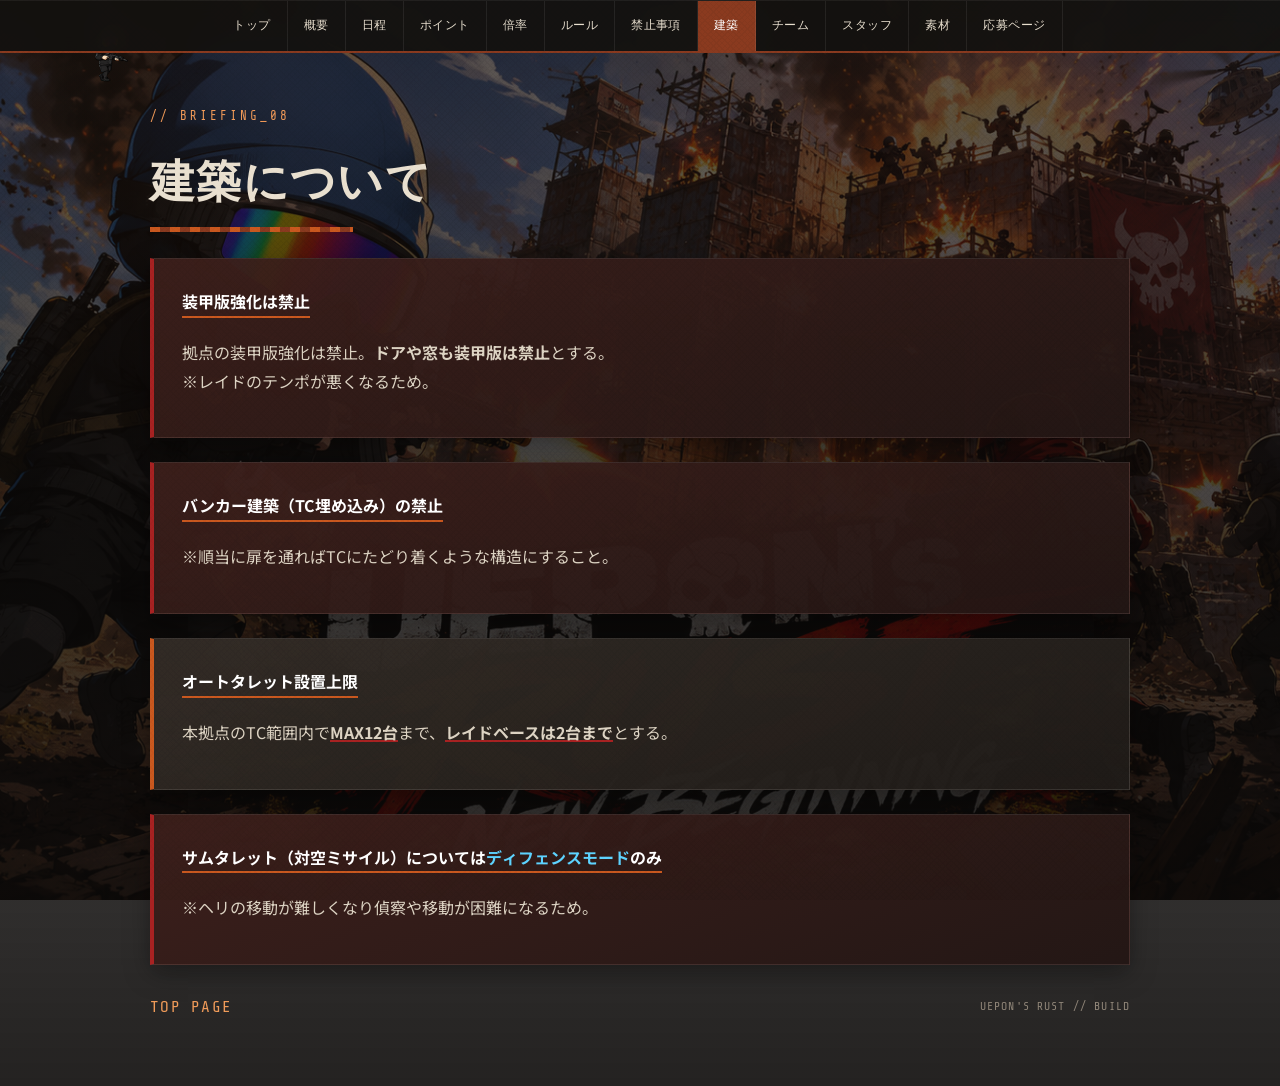
==== commit 85d20562: "Add materials page and media assets" ====
--- a/build.html
+++ b/build.html
@@ -22,6 +22,7 @@
       <a href="build.html" aria-current="page">建築</a>
       <a href="teams.html">チーム</a>
       <a href="staff.html">スタッフ</a>
+      <a href="materials.html">素材</a>
       <a href="detail.html">応募ページ</a>
     </div>
   </nav>
--- a/styles.css
+++ b/styles.css
@@ -112,6 +112,80 @@
   letter-spacing:.18em;
 }
 
+.pv-section{
+  width:min(960px, calc(100% - 32px));
+  margin:0 auto 64px;
+}
+
+.pv-player{
+  position:relative;
+  aspect-ratio:16/9;
+  background:#000;
+  border-radius:6px;
+  overflow:hidden;
+  border:1px solid rgba(255,255,255,.1);
+  box-shadow:0 20px 50px rgba(0,0,0,.5);
+}
+
+.pv-video{
+  width:100%;
+  height:100%;
+  object-fit:cover;
+}
+
+.pv-play-btn{
+  position:absolute;
+  inset:0;
+  display:flex;
+  align-items:center;
+  justify-content:center;
+  width:100%;
+  height:100%;
+  border:none;
+  background:rgba(10,8,6,.35);
+  color:#fff7eb;
+  cursor:pointer;
+  transition:background .25s ease;
+}
+
+.pv-play-btn::before{
+  content:"";
+  position:absolute;
+  width:88px;
+  height:88px;
+  border-radius:50%;
+  background:rgba(23,19,17,.7);
+  border:2px solid var(--rust-2);
+  box-shadow:0 8px 24px rgba(0,0,0,.5);
+  transition:transform .25s ease, background .25s ease;
+}
+
+.pv-play-btn svg{
+  position:relative;
+  margin-left:4px;
+}
+
+.pv-play-btn:hover{
+  background:rgba(10,8,6,.15);
+}
+
+.pv-play-btn:hover::before{
+  transform:scale(1.08);
+  background:var(--rust-1);
+}
+
+.pv-player.is-playing .pv-play-btn{
+  opacity:0;
+  pointer-events:none;
+}
+
+@media (max-width:640px){
+  .pv-play-btn::before{
+    width:66px;
+    height:66px;
+  }
+}
+
 .site-nav{
   position:sticky;
   top:0;
@@ -274,6 +348,42 @@
   display:inline-block;
   margin-left:.3em;
   color:var(--rust-3);
+}
+
+.lightbox-trigger{
+  cursor:zoom-in;
+}
+
+.lightbox-overlay{
+  position:fixed;
+  inset:0;
+  z-index:900;
+  display:flex;
+  align-items:center;
+  justify-content:center;
+  padding:24px;
+  background:rgba(10,8,6,.92);
+  opacity:0;
+  visibility:hidden;
+  transition:opacity .25s ease;
+}
+
+.lightbox-overlay.is-open{
+  opacity:1;
+  visibility:visible;
+}
+
+.lightbox-overlay img{
+  max-width:100%;
+  max-height:100%;
+  object-fit:contain;
+  border-radius:4px;
+  box-shadow:0 20px 60px rgba(0,0,0,.6);
+  cursor:zoom-out;
+}
+
+body.lightbox-lock{
+  overflow:hidden;
 }
 
 .site-walker{
@@ -405,6 +515,78 @@
   font-family:'Oswald',sans-serif;
   color:#8fe3ff;
   letter-spacing:.04em;
+}
+
+.solo-raid-link{
+  position:relative;
+  display:block;
+  margin-top:20px;
+  padding:22px 24px;
+  background:var(--blue);
+  color:#e1f3fb;
+  border-left:4px solid #5dc8e9;
+  border-radius:6px;
+  text-decoration:none;
+  overflow:hidden;
+  transition:transform .3s cubic-bezier(.34,1.56,.64,1), box-shadow .3s ease, background .35s ease, border-color .3s ease;
+}
+
+.solo-raid-link h3{
+  margin-bottom:6px;
+  font-family:'Oswald',sans-serif;
+  color:#8fe3ff;
+  letter-spacing:.04em;
+  transition:color .3s ease;
+}
+
+.solo-raid-link p{
+  margin:0;
+  transition:color .3s ease;
+}
+
+.solo-raid-arrow{
+  display:inline-block;
+  transition:transform .3s ease;
+}
+
+.solo-raid-link:hover,
+.solo-raid-link:focus-visible{
+  transform:translateY(-8px) scale(1.03) rotate(-.5deg);
+  background:linear-gradient(135deg, var(--rust-2), var(--blue) 70%);
+  border-color:var(--rust-3);
+  box-shadow:0 18px 44px rgba(0,0,0,.55), 0 0 28px rgba(95,212,255,.65);
+}
+
+.solo-raid-link:hover h3,
+.solo-raid-link:focus-visible h3,
+.solo-raid-link:hover p,
+.solo-raid-link:focus-visible p{
+  color:#fff7eb;
+}
+
+.solo-raid-link:hover .solo-raid-arrow,
+.solo-raid-link:focus-visible .solo-raid-arrow{
+  transform:translateX(12px);
+}
+
+.tap-badge{
+  position:absolute;
+  top:12px;
+  right:14px;
+  font-family:'Share Tech Mono',monospace;
+  font-size:.68rem;
+  letter-spacing:.12em;
+  padding:4px 10px;
+  border-radius:20px;
+  background:rgba(255,255,255,.12);
+  border:1px solid rgba(255,255,255,.4);
+  color:#fff;
+  animation:tap-pulse 1.5s ease-in-out infinite;
+}
+
+@keyframes tap-pulse{
+  0%,100%{ transform:scale(1); opacity:.8; }
+  50%{ transform:scale(1.18); opacity:1; }
 }
 
 .timeline-day{margin-bottom:22px;}
@@ -653,6 +835,141 @@
   transform:translateY(-2px);
 }
 
+.credit-card{
+  display:flex;
+  align-items:center;
+  gap:20px;
+}
+
+.credit-icon{
+  flex:0 0 auto;
+  margin-bottom:0;
+  transition:transform .45s cubic-bezier(.34,1.56,.64,1), box-shadow .35s ease, border-color .35s ease, filter .35s ease;
+}
+
+.credit-card a:hover .credit-icon,
+.credit-card a:focus-visible .credit-icon{
+  transform:scale(1.28) rotate(-10deg);
+  border-color:var(--rust-3);
+  filter:saturate(1.6) brightness(1.15);
+  box-shadow:0 0 0 4px rgba(240,155,89,.25), 0 0 30px 8px rgba(201,89,31,.85), 0 12px 30px rgba(0,0,0,.6);
+  animation:credit-icon-wobble .6s ease-in-out;
+}
+
+@keyframes credit-icon-wobble{
+  0%{ transform:scale(1) rotate(0deg); }
+  30%{ transform:scale(1.32) rotate(10deg); }
+  55%{ transform:scale(1.2) rotate(-14deg); }
+  75%{ transform:scale(1.3) rotate(6deg); }
+  100%{ transform:scale(1.28) rotate(-10deg); }
+}
+
+.credit-text{
+  flex:1 1 auto;
+  margin:0;
+}
+
+.credit-highlight{
+  color:var(--rust-3);
+  font-size:1.08em;
+  letter-spacing:.02em;
+  text-shadow:0 0 12px rgba(240,155,89,.6);
+}
+
+@media (max-width:640px){
+  .credit-card{
+    flex-direction:column;
+    text-align:center;
+  }
+}
+
+.material-section-note{
+  margin-left:10px;
+  color:#ddd4c4;
+  font-size:.85rem;
+  font-weight:400;
+}
+
+.material-list{
+  display:flex;
+  flex-direction:column;
+  gap:14px;
+  margin-top:12px;
+}
+
+.material-item{
+  display:flex;
+  align-items:center;
+  gap:16px;
+  padding:14px 16px;
+  background:rgba(0,0,0,.18);
+  border:1px solid rgba(255,255,255,.08);
+  border-radius:6px;
+}
+
+.material-thumb{
+  flex:0 0 72px;
+  width:72px;
+  height:72px;
+  object-fit:contain;
+  background:rgba(0,0,0,.4);
+  border-radius:4px;
+  border:1px solid rgba(255,255,255,.1);
+}
+
+.material-info{
+  flex:1 1 auto;
+  min-width:0;
+}
+
+.material-name{
+  color:#fff7eb;
+  font-weight:600;
+  margin-bottom:2px;
+}
+
+.material-meta{
+  color:#8f8578;
+  font-size:.82rem;
+}
+
+.material-audio{
+  width:100%;
+  max-width:320px;
+  margin-top:6px;
+}
+
+.material-item-video{
+  align-items:flex-start;
+}
+
+.material-video{
+  width:100%;
+  max-width:480px;
+  margin-top:6px;
+  background:#000;
+  border-radius:4px;
+}
+
+.material-download{
+  flex:0 0 auto;
+}
+
+@media (max-width:640px){
+  .material-item{
+    flex-wrap:wrap;
+  }
+
+  .material-audio{
+    max-width:100%;
+  }
+
+  .material-download{
+    width:100%;
+    text-align:center;
+  }
+}
+
 .data-list .row{
   display:grid;
   grid-template-columns:180px 1fr;
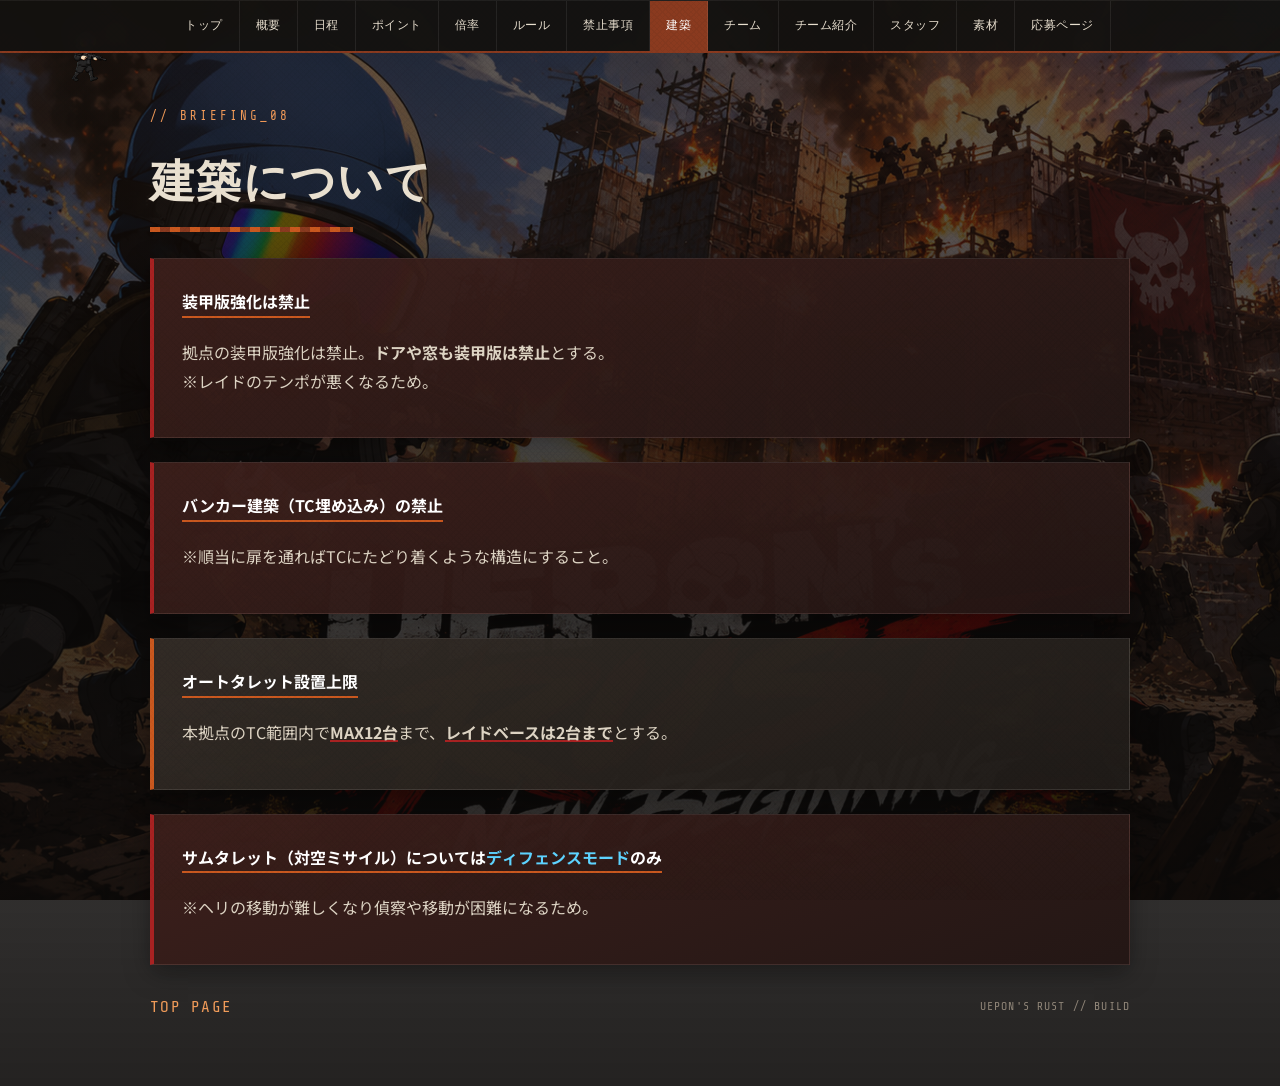
==== commit 704c819f: "Add application closed notice and team introduction" ====
--- a/build.html
+++ b/build.html
@@ -21,6 +21,7 @@
       <a href="rules.html">禁止事項</a>
       <a href="build.html" aria-current="page">建築</a>
       <a href="teams.html">チーム</a>
+      <a href="team-intro.html">チーム紹介</a>
       <a href="staff.html">スタッフ</a>
       <a href="materials.html">素材</a>
       <a href="detail.html">応募ページ</a>
--- a/styles.css
+++ b/styles.css
@@ -112,6 +112,20 @@
   letter-spacing:.18em;
 }
 
+.landing-image-section{
+  width:min(1100px, calc(100% - 32px));
+  margin:0 auto;
+  padding:96px 0 64px;
+}
+
+.landing-image{
+  display:block;
+  width:100%;
+  height:auto;
+  border-radius:6px;
+  box-shadow:0 20px 50px rgba(0,0,0,.5);
+}
+
 .pv-section{
   width:min(960px, calc(100% - 32px));
   margin:0 auto 64px;
@@ -128,6 +142,14 @@
 }
 
 .pv-video{
+  width:100%;
+  height:100%;
+  object-fit:cover;
+  border:none;
+}
+
+.pv-poster{
+  display:block;
   width:100%;
   height:100%;
   object-fit:cover;
@@ -725,6 +747,120 @@
   opacity:.88;
 }
 
+.application-closed{
+  position:relative;
+  overflow:hidden;
+  margin-top:24px;
+  padding:28px 24px;
+  text-align:center;
+  color:#fff7eb;
+  background:linear-gradient(135deg, #9e251b 0%, #531711 52%, #281714 100%);
+  border:2px solid #f0a06b;
+  border-radius:6px;
+  box-shadow:0 10px 30px rgba(0,0,0,.42), inset 0 0 28px rgba(255,190,127,.16);
+}
+
+.application-closed::before,
+.application-closed::after{
+  position:absolute;
+  top:0;
+  bottom:0;
+  width:10px;
+  content:"";
+  background:repeating-linear-gradient(45deg, #f4c36d 0 8px, #4a1711 8px 16px);
+}
+
+.application-closed::before{left:0;}
+.application-closed::after{right:0;}
+
+.application-closed-label{
+  margin:0 0 4px;
+  font-family:'Share Tech Mono',monospace;
+  font-size:.9rem;
+  letter-spacing:.18em;
+  color:#ffd49b;
+}
+
+.application-closed h2{
+  margin:0;
+  font-family:'Oswald',sans-serif;
+  font-size:clamp(2rem, 6vw, 3.5rem);
+  line-height:1.16;
+  letter-spacing:.06em;
+  text-shadow:0 3px 0 rgba(56,12,9,.72);
+}
+
+.application-closed > p:last-child{
+  margin:10px 0 0;
+  color:#ffe5c8;
+}
+
+.apply-grid{
+  display:grid;
+  grid-template-columns:repeat(3, 1fr);
+  gap:20px;
+  margin-top:16px;
+}
+
+.apply-card{
+  display:flex;
+  flex-direction:column;
+  align-items:center;
+  text-align:center;
+  gap:10px;
+  padding:32px 22px;
+  background:linear-gradient(160deg, rgba(52,45,39,.96) 0%, rgba(31,27,24,.96) 100%);
+  border:1px solid rgba(255,255,255,.08);
+  border-top:4px solid var(--rust-2);
+  border-radius:6px;
+  color:#fff7eb;
+  text-decoration:none;
+  box-shadow:0 8px 24px rgba(0,0,0,.36);
+  transition:transform .3s cubic-bezier(.34,1.56,.64,1), box-shadow .3s ease, border-color .3s ease;
+}
+
+.apply-card h3{
+  font-family:'Oswald',sans-serif;
+  font-size:1.3rem;
+  letter-spacing:.04em;
+  color:var(--rust-3);
+}
+
+.apply-card p{
+  margin:0;
+  color:#ddd4c4;
+}
+
+.apply-card-btn{
+  margin-top:auto;
+  padding:10px 20px;
+  background:var(--rust-2);
+  color:#fff7eb;
+  border-radius:4px;
+  font-family:'Share Tech Mono',monospace;
+  font-size:.85rem;
+  letter-spacing:.05em;
+  transition:background .3s ease;
+}
+
+.apply-card:hover,
+.apply-card:focus-visible{
+  transform:translateY(-8px) scale(1.03);
+  border-color:var(--rust-3);
+  box-shadow:0 18px 44px rgba(0,0,0,.55), 0 0 28px rgba(212,120,60,.45);
+}
+
+.apply-card:hover .apply-card-btn,
+.apply-card:focus-visible .apply-card-btn{
+  background:var(--rust-3);
+}
+
+@media (max-width:720px){
+  .apply-grid{
+    grid-template-columns:1fr;
+  }
+}
+
 .team-grid{
   display:grid;
   grid-template-columns:1fr 1fr;
@@ -835,6 +971,34 @@
   transform:translateY(-2px);
 }
 
+.squad-list{
+  display:flex;
+  flex-direction:column;
+  gap:28px;
+}
+
+.squad-name{
+  display:inline-block;
+  margin-bottom:14px;
+  font-family:'Bebas Neue',sans-serif;
+  font-size:1.8rem;
+  letter-spacing:.06em;
+  color:#fff;
+  border-bottom:2px solid var(--rust-2);
+}
+
+.squad-members{
+  display:grid;
+  grid-template-columns:repeat(3, 1fr);
+  gap:20px;
+}
+
+@media (max-width:720px){
+  .squad-members{
+    grid-template-columns:1fr;
+  }
+}
+
 .credit-card{
   display:flex;
   align-items:center;
@@ -955,6 +1119,19 @@
   flex:0 0 auto;
 }
 
+.material-actions{
+  display:flex;
+  align-items:center;
+  gap:10px;
+  flex:0 0 auto;
+}
+
+.lyrics-btn{
+  border:none;
+  cursor:pointer;
+  font:inherit;
+}
+
 @media (max-width:640px){
   .material-item{
     flex-wrap:wrap;
@@ -968,6 +1145,87 @@
     width:100%;
     text-align:center;
   }
+
+  .material-actions{
+    width:100%;
+  }
+
+  .material-actions .staff-link{
+    flex:1 1 auto;
+  }
+}
+
+.lyrics-overlay{
+  position:fixed;
+  inset:0;
+  z-index:900;
+  display:flex;
+  align-items:center;
+  justify-content:center;
+  padding:24px;
+  background:rgba(10,8,6,.92);
+  opacity:0;
+  visibility:hidden;
+  transition:opacity .25s ease;
+}
+
+.lyrics-overlay.is-open{
+  opacity:1;
+  visibility:visible;
+}
+
+.lyrics-modal{
+  position:relative;
+  width:100%;
+  max-width:560px;
+  max-height:85vh;
+  overflow-y:auto;
+  background:#14100c;
+  border:1px solid rgba(255,255,255,.12);
+  border-radius:8px;
+  padding:32px 24px 24px;
+  box-shadow:0 20px 60px rgba(0,0,0,.6);
+}
+
+.lyrics-close{
+  position:absolute;
+  top:10px;
+  right:14px;
+  width:32px;
+  height:32px;
+  border-radius:50%;
+  background:rgba(255,255,255,.08);
+  color:#fff7eb;
+  font-size:1.3rem;
+  line-height:1;
+  cursor:pointer;
+  transition:background .2s ease;
+}
+
+.lyrics-close:hover{
+  background:var(--rust-1);
+}
+
+.lyrics-title{
+  color:var(--rust-3);
+  font-family:'Oswald',sans-serif;
+  font-weight:700;
+  letter-spacing:.03em;
+  margin-bottom:16px;
+  text-align:center;
+}
+
+.lyrics-text{
+  white-space:pre-wrap;
+  color:#ddd4c4;
+  font-size:.92rem;
+  line-height:1.9;
+  font-family:inherit;
+  margin:0;
+}
+
+body.lyrics-lock{
+  overflow:hidden;
 }
 
 .data-list .row{
